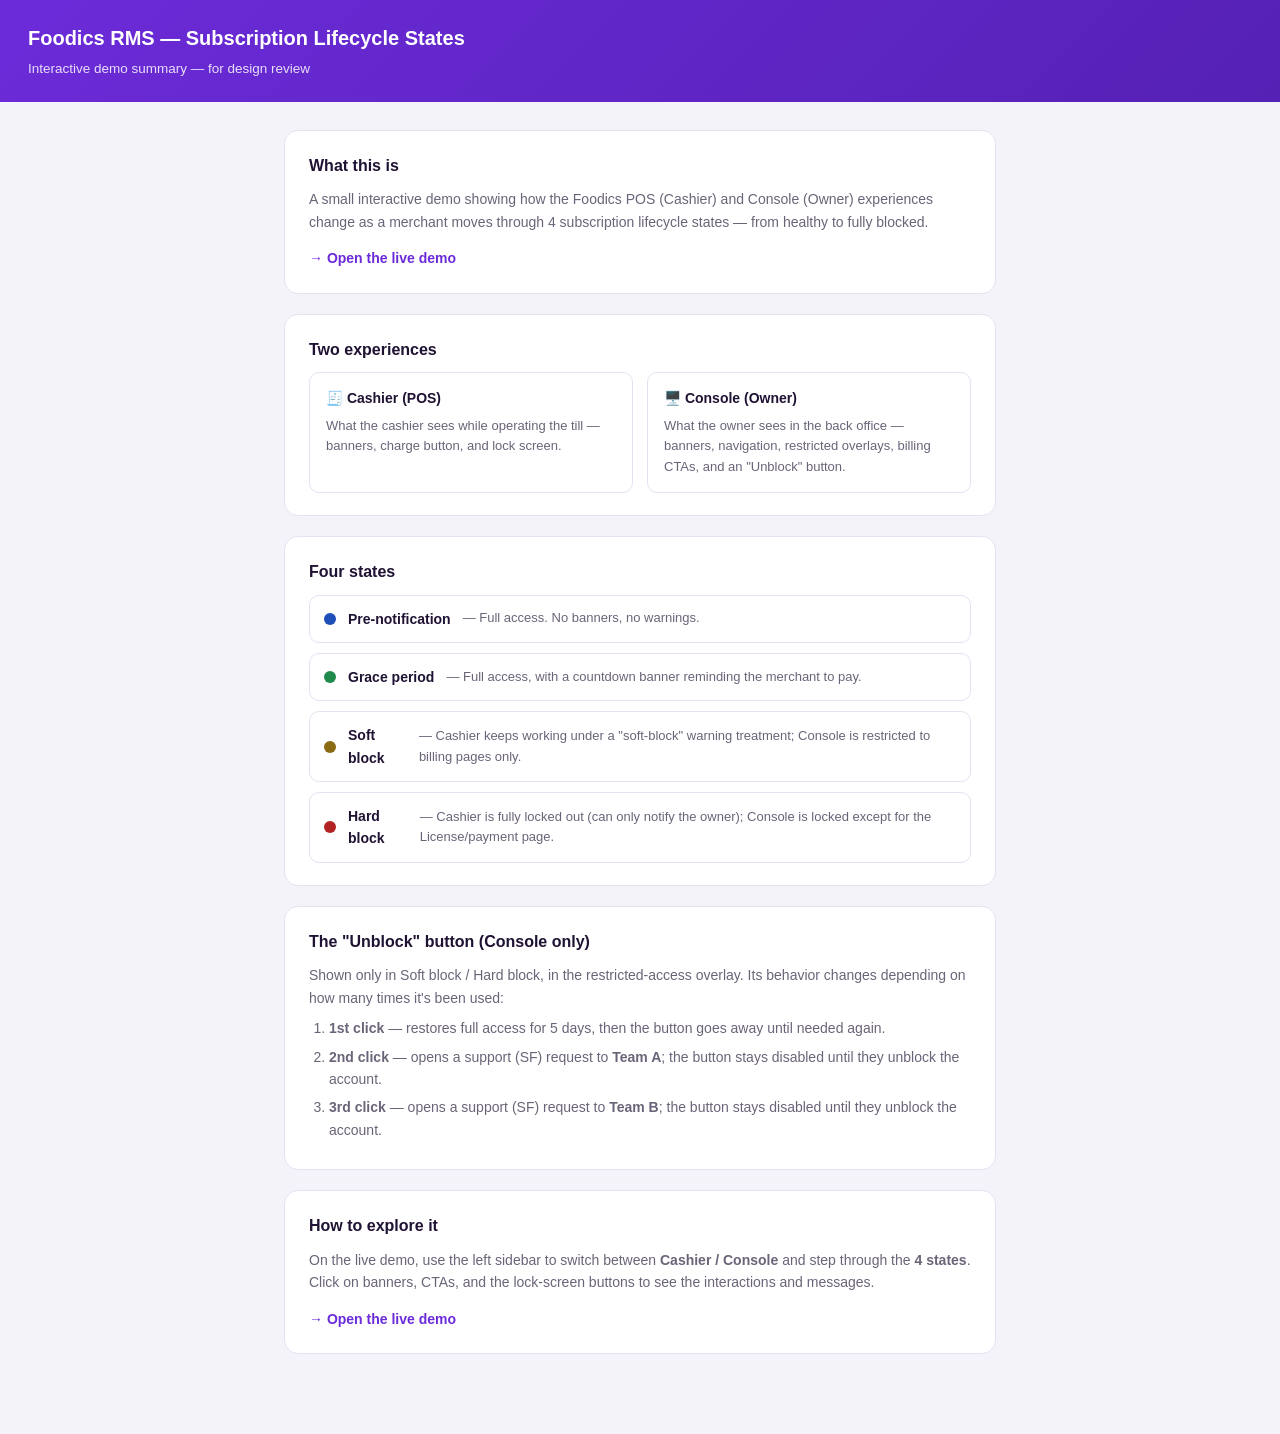
==== summary.html @ 4682c2f3 "Add simple summary page for design review sharing" ====
<!DOCTYPE html>
<html lang="en">
<head>
<meta charset="UTF-8">
<meta name="viewport" content="width=device-width, initial-scale=1.0">
<title>Foodics RMS — Subscription Lifecycle States | Summary</title>
<style>
  :root {
    --foodics-primary: #6C2BD9;
    --foodics-primary-dark: #5521B5;
    --ink: #1F1233;
    --ink-soft: #6B6478;
    --bg: #F5F3FA;
    --border: #E6E1F2;
  }
  * { box-sizing: border-box; }
  body {
    margin: 0;
    font-family: -apple-system, BlinkMacSystemFont, "Segoe UI", Roboto, Helvetica, Arial, sans-serif;
    background: var(--bg);
    color: var(--ink);
    line-height: 1.6;
  }
  .topbar {
    background: linear-gradient(135deg, var(--foodics-primary) 0%, var(--foodics-primary-dark) 100%);
    color: #fff;
    padding: 22px 28px;
  }
  .topbar h1 { margin: 0; font-size: 20px; }
  .topbar p { margin: 4px 0 0; font-size: 13.5px; opacity: 0.85; }

  .wrap { max-width: 760px; margin: 0 auto; padding: 28px 24px 60px; }

  .card {
    background: #fff;
    border: 1px solid var(--border);
    border-radius: 14px;
    padding: 22px 24px;
    margin-bottom: 20px;
  }
  .card h2 { margin: 0 0 10px; font-size: 16px; }
  .card p { margin: 0 0 8px; font-size: 14px; color: var(--ink-soft); }
  .card a {
    display: inline-block;
    margin-top: 6px;
    color: var(--foodics-primary);
    font-weight: 700;
    text-decoration: none;
    font-size: 14px;
  }
  .card a:hover { text-decoration: underline; }

  .states { display: flex; flex-direction: column; gap: 10px; }
  .state-row {
    display: flex; align-items: center; gap: 12px;
    border: 1px solid var(--border);
    border-radius: 10px;
    padding: 12px 14px;
  }
  .dot { width: 12px; height: 12px; border-radius: 50%; flex-shrink: 0; }
  .dot-blue { background: #1E4FB8; }
  .dot-green { background: #1F8A4C; }
  .dot-yellow { background: #8A6A12; }
  .dot-red { background: #B42323; }
  .state-row strong { font-size: 14px; }
  .state-row span { font-size: 13px; color: var(--ink-soft); }

  .areas { display: flex; gap: 14px; flex-wrap: wrap; }
  .area-box { flex: 1; min-width: 260px; border: 1px solid var(--border); border-radius: 10px; padding: 14px 16px; }
  .area-box h3 { margin: 0 0 6px; font-size: 14px; }
  .area-box p { margin: 0; font-size: 13px; }

  ol { margin: 0; padding-left: 20px; font-size: 14px; color: var(--ink-soft); }
  ol li { margin-bottom: 6px; }
</style>
</head>
<body>
  <div class="topbar">
    <h1>Foodics RMS — Subscription Lifecycle States</h1>
    <p>Interactive demo summary — for design review</p>
  </div>

  <div class="wrap">

    <div class="card">
      <h2>What this is</h2>
      <p>A small interactive demo showing how the Foodics POS (Cashier) and Console (Owner) experiences change as a merchant moves through 4 subscription lifecycle states — from healthy to fully blocked.</p>
      <a href="https://aml7babikir.github.io/foodics-rms-states-demo/" target="_blank">→ Open the live demo</a>
    </div>

    <div class="card">
      <h2>Two experiences</h2>
      <div class="areas">
        <div class="area-box">
          <h3>🧾 Cashier (POS)</h3>
          <p>What the cashier sees while operating the till — banners, charge button, and lock screen.</p>
        </div>
        <div class="area-box">
          <h3>🖥️ Console (Owner)</h3>
          <p>What the owner sees in the back office — banners, navigation, restricted overlays, billing CTAs, and an "Unblock" button.</p>
        </div>
      </div>
    </div>

    <div class="card">
      <h2>Four states</h2>
      <div class="states">
        <div class="state-row">
          <span class="dot dot-blue"></span>
          <strong>Pre-notification</strong>
          <span>— Full access. No banners, no warnings.</span>
        </div>
        <div class="state-row">
          <span class="dot dot-green"></span>
          <strong>Grace period</strong>
          <span>— Full access, with a countdown banner reminding the merchant to pay.</span>
        </div>
        <div class="state-row">
          <span class="dot dot-yellow"></span>
          <strong>Soft block</strong>
          <span>— Cashier keeps working under a "soft-block" warning treatment; Console is restricted to billing pages only.</span>
        </div>
        <div class="state-row">
          <span class="dot dot-red"></span>
          <strong>Hard block</strong>
          <span>— Cashier is fully locked out (can only notify the owner); Console is locked except for the License/payment page.</span>
        </div>
      </div>
    </div>

    <div class="card">
      <h2>The "Unblock" button (Console only)</h2>
      <p>Shown only in Soft block / Hard block, in the restricted-access overlay. Its behavior changes depending on how many times it's been used:</p>
      <ol>
        <li><strong>1st click</strong> — restores full access for 5 days, then the button goes away until needed again.</li>
        <li><strong>2nd click</strong> — opens a support (SF) request to <strong>Team A</strong>; the button stays disabled until they unblock the account.</li>
        <li><strong>3rd click</strong> — opens a support (SF) request to <strong>Team B</strong>; the button stays disabled until they unblock the account.</li>
      </ol>
    </div>

    <div class="card">
      <h2>How to explore it</h2>
      <p>On the live demo, use the left sidebar to switch between <strong>Cashier / Console</strong> and step through the <strong>4 states</strong>. Click on banners, CTAs, and the lock-screen buttons to see the interactions and messages.</p>
      <a href="https://aml7babikir.github.io/foodics-rms-states-demo/" target="_blank">→ Open the live demo</a>
    </div>

  </div>
</body>
</html>
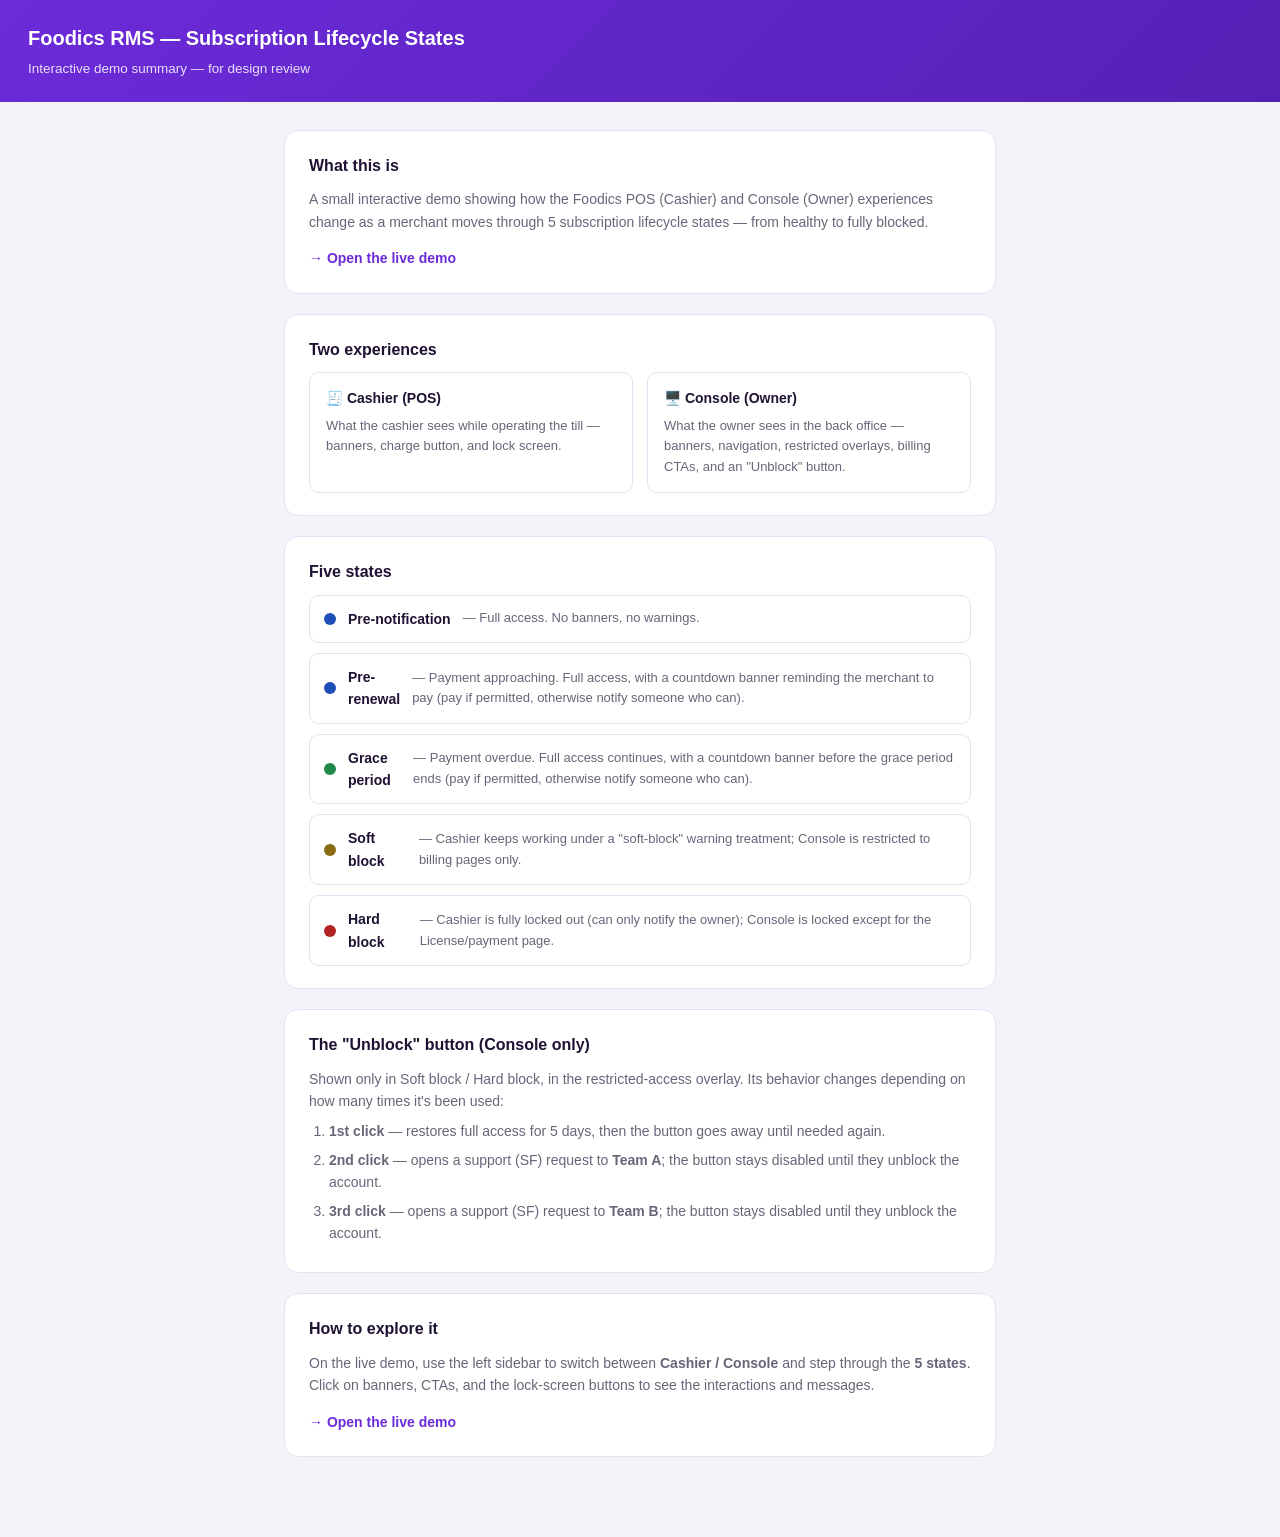
==== commit 48f7c63d: "Add Pre-renewal state; recast Grace period as overdue-but-full-access Subscription lifecycle now has" ====
--- a/summary.html
+++ b/summary.html
@@ -84,7 +84,7 @@
 
     <div class="card">
       <h2>What this is</h2>
-      <p>A small interactive demo showing how the Foodics POS (Cashier) and Console (Owner) experiences change as a merchant moves through 4 subscription lifecycle states — from healthy to fully blocked.</p>
+      <p>A small interactive demo showing how the Foodics POS (Cashier) and Console (Owner) experiences change as a merchant moves through 5 subscription lifecycle states — from healthy to fully blocked.</p>
       <a href="https://aml7babikir.github.io/foodics-rms-states-demo/" target="_blank">→ Open the live demo</a>
     </div>
 
@@ -103,7 +103,7 @@
     </div>
 
     <div class="card">
-      <h2>Four states</h2>
+      <h2>Five states</h2>
       <div class="states">
         <div class="state-row">
           <span class="dot dot-blue"></span>
@@ -111,9 +111,14 @@
           <span>— Full access. No banners, no warnings.</span>
         </div>
         <div class="state-row">
+          <span class="dot dot-blue"></span>
+          <strong>Pre-renewal</strong>
+          <span>— Payment approaching. Full access, with a countdown banner reminding the merchant to pay (pay if permitted, otherwise notify someone who can).</span>
+        </div>
+        <div class="state-row">
           <span class="dot dot-green"></span>
           <strong>Grace period</strong>
-          <span>— Full access, with a countdown banner reminding the merchant to pay.</span>
+          <span>— Payment overdue. Full access continues, with a countdown banner before the grace period ends (pay if permitted, otherwise notify someone who can).</span>
         </div>
         <div class="state-row">
           <span class="dot dot-yellow"></span>
@@ -140,7 +145,7 @@
 
     <div class="card">
       <h2>How to explore it</h2>
-      <p>On the live demo, use the left sidebar to switch between <strong>Cashier / Console</strong> and step through the <strong>4 states</strong>. Click on banners, CTAs, and the lock-screen buttons to see the interactions and messages.</p>
+      <p>On the live demo, use the left sidebar to switch between <strong>Cashier / Console</strong> and step through the <strong>5 states</strong>. Click on banners, CTAs, and the lock-screen buttons to see the interactions and messages.</p>
       <a href="https://aml7babikir.github.io/foodics-rms-states-demo/" target="_blank">→ Open the live demo</a>
     </div>
 
